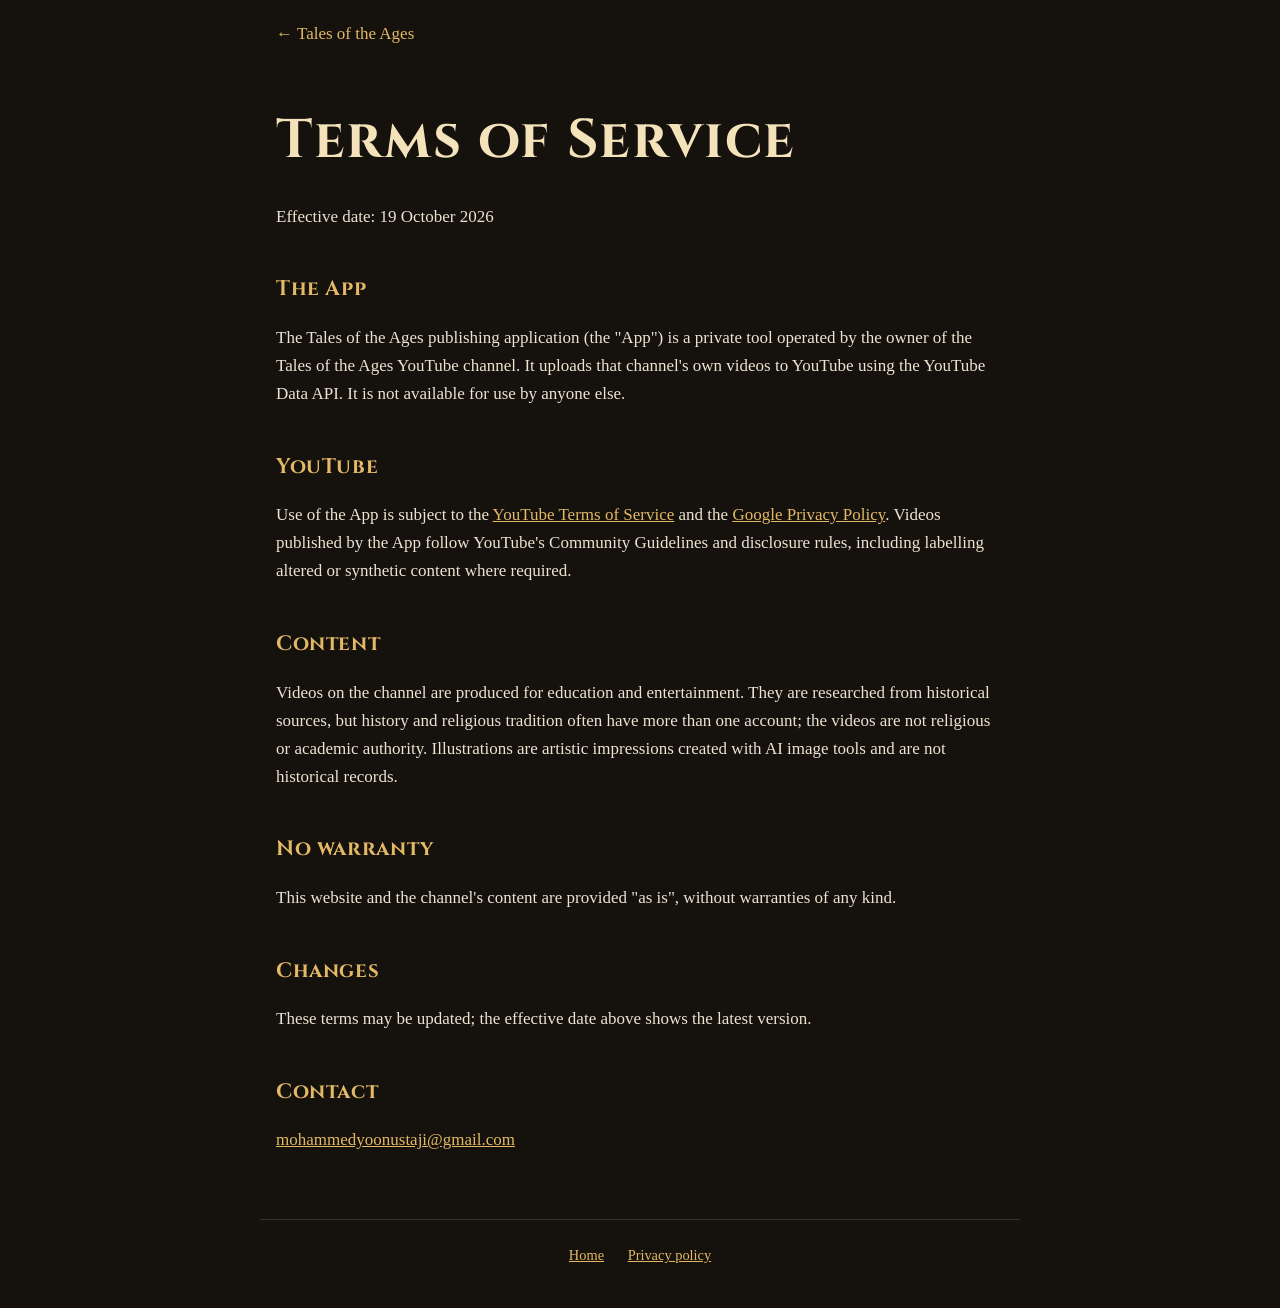
==== terms.html @ 86eee240 "Add files via upload" ====
<!doctype html>
<html lang="en">
<head>
  <meta charset="utf-8">
  <meta name="viewport" content="width=device-width, initial-scale=1">
  <title>Terms of Service</title>
  <link rel="icon" href="logo.jpg">
  <link rel="preconnect" href="https://fonts.googleapis.com">
  <link href="https://fonts.googleapis.com/css2?family=Cinzel:wght@700&display=swap" rel="stylesheet">
  <link rel="stylesheet" href="style.css">
</head>
<body>
  <nav class="top"><a href="index.html">&larr; Tales of the Ages</a></nav>
  <main class="doc">
    <h1>Terms of Service</h1>
    <p>Effective date: 19 October 2026</p>

    <h2>The App</h2>
    <p>The Tales of the Ages publishing application (the "App") is a private tool operated by the
    owner of the Tales of the Ages YouTube channel. It uploads that channel's own videos to
    YouTube using the YouTube Data API. It is not available for use by anyone else.</p>

    <h2>YouTube</h2>
    <p>Use of the App is subject to the
    <a href="https://www.youtube.com/t/terms">YouTube Terms of Service</a> and the
    <a href="https://policies.google.com/privacy">Google Privacy Policy</a>.
    Videos published by the App follow YouTube's Community Guidelines and disclosure rules,
    including labelling altered or synthetic content where required.</p>

    <h2>Content</h2>
    <p>Videos on the channel are produced for education and entertainment. They are researched
    from historical sources, but history and religious tradition often have more than one
    account; the videos are not religious or academic authority. Illustrations are artistic
    impressions created with AI image tools and are not historical records.</p>

    <h2>No warranty</h2>
    <p>This website and the channel's content are provided "as is", without warranties of any kind.</p>

    <h2>Changes</h2>
    <p>These terms may be updated; the effective date above shows the latest version.</p>

    <h2>Contact</h2>
    <p><a href="mailto:mohammedyoonustaji@gmail.com">mohammedyoonustaji@gmail.com</a></p>
  </main>
  <footer>
    <a href="index.html">Home</a>
    <a href="privacy.html">Privacy policy</a>
  </footer>
</body>
</html>
---- style.css ----
:root {
  --bg: #15110c;
  --panel: #1f1912;
  --text: #ece3d2;
  --muted: #b8aa92;
  --gold: #e3b866;
  --line: #3a3024;
}
* { box-sizing: border-box; }
html, body { margin: 0; }
body {
  background: var(--bg);
  color: var(--text);
  font: 17px/1.65 Georgia, "Times New Roman", serif;
}
a { color: var(--gold); }
header.hero {
  position: relative;
  min-height: 56vh;
  display: grid;
  place-items: center;
  text-align: center;
  padding: 48px 16px;
  background: linear-gradient(rgba(21,17,12,.35), rgba(21,17,12,.9)), url("banner.jpg") center/cover;
}
.hero img.logo { width: 96px; height: 96px; border-radius: 50%; border: 2px solid var(--gold); }
h1, h2 { font-family: "Cinzel", Georgia, serif; font-weight: 700; letter-spacing: .03em; }
h1 { font-size: clamp(2rem, 6vw, 3.4rem); margin: 16px 0 4px; color: #f4e2ba; }
.tagline { color: var(--muted); margin: 0 0 24px; font-size: 1.1rem; }
.button {
  display: inline-block; padding: 12px 26px; border-radius: 999px;
  background: var(--gold); color: #1b140b; text-decoration: none; font-weight: bold;
}
main { max-width: 760px; margin: 0 auto; padding: 40px 16px 24px; }
main.doc { padding-top: 32px; }
h2 { color: var(--gold); font-size: 1.3rem; margin-top: 2em; }
.card { background: var(--panel); border: 1px solid var(--line); border-radius: 12px; padding: 20px 24px; }
nav.top { max-width: 760px; margin: 0 auto; padding: 20px 16px 0; }
nav.top a { text-decoration: none; }
footer {
  max-width: 760px; margin: 24px auto 0; padding: 24px 16px 40px;
  border-top: 1px solid var(--line); color: var(--muted); font-size: .9rem; text-align: center;
}
footer a { margin: 0 10px; }

code { overflow-wrap: anywhere; word-break: break-word; }
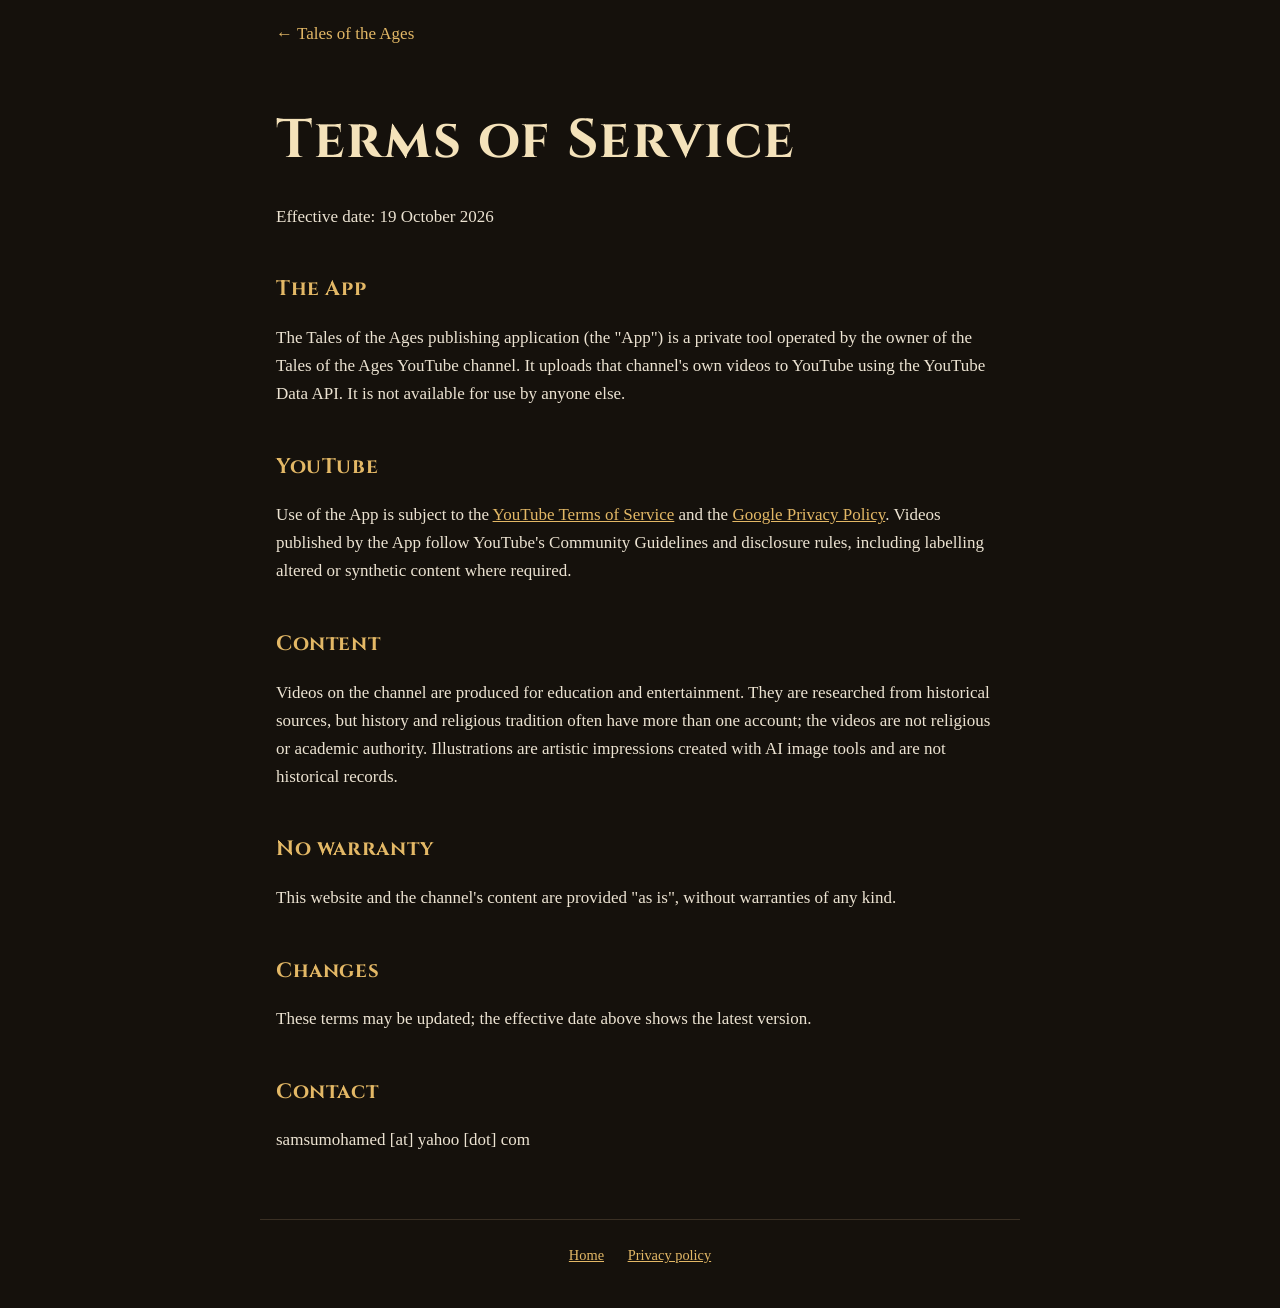
==== commit 5b8b1b1a: "Add files via upload" ====
--- a/terms.html
+++ b/terms.html
@@ -40,7 +40,7 @@
     <p>These terms may be updated; the effective date above shows the latest version.</p>
 
     <h2>Contact</h2>
-    <p><a href="mailto:mohammedyoonustaji@gmail.com">mohammedyoonustaji@gmail.com</a></p>
+    <p>samsumohamed [at] yahoo [dot] com</p>
   </main>
   <footer>
     <a href="index.html">Home</a>
